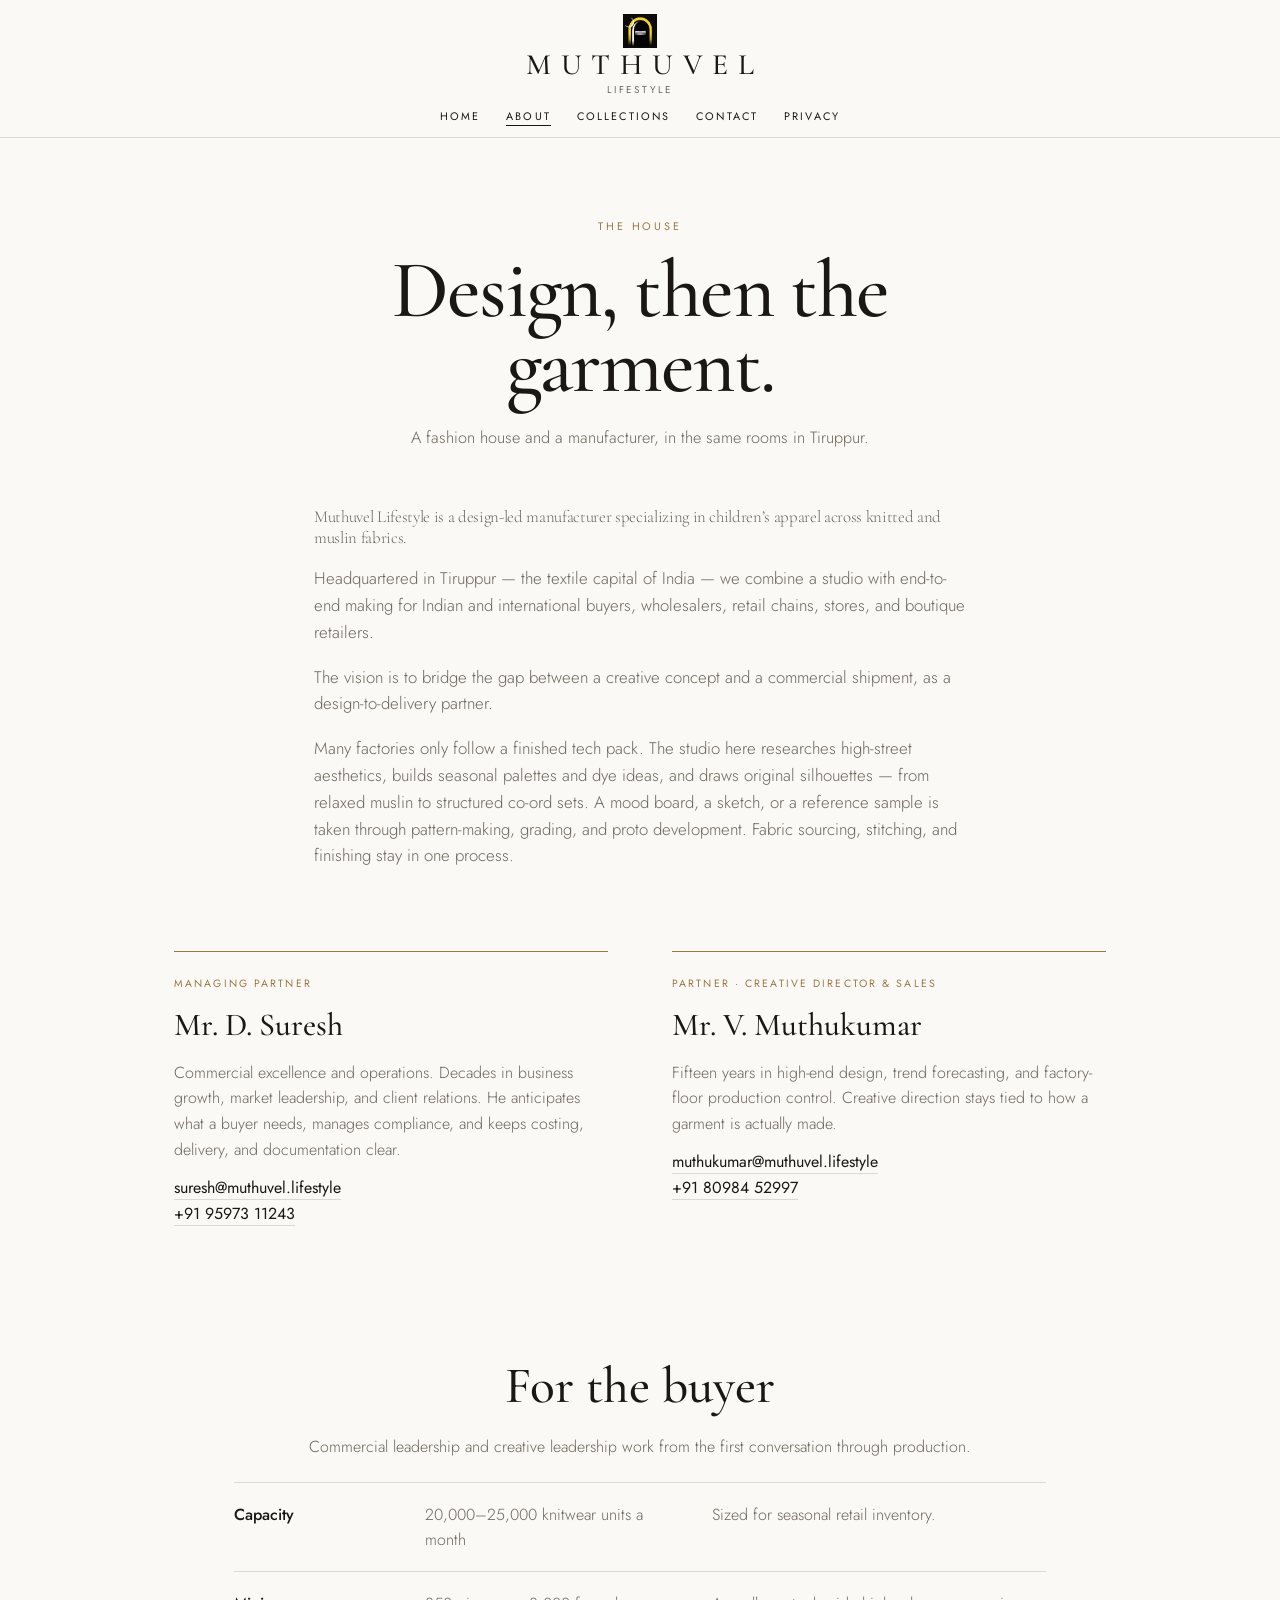
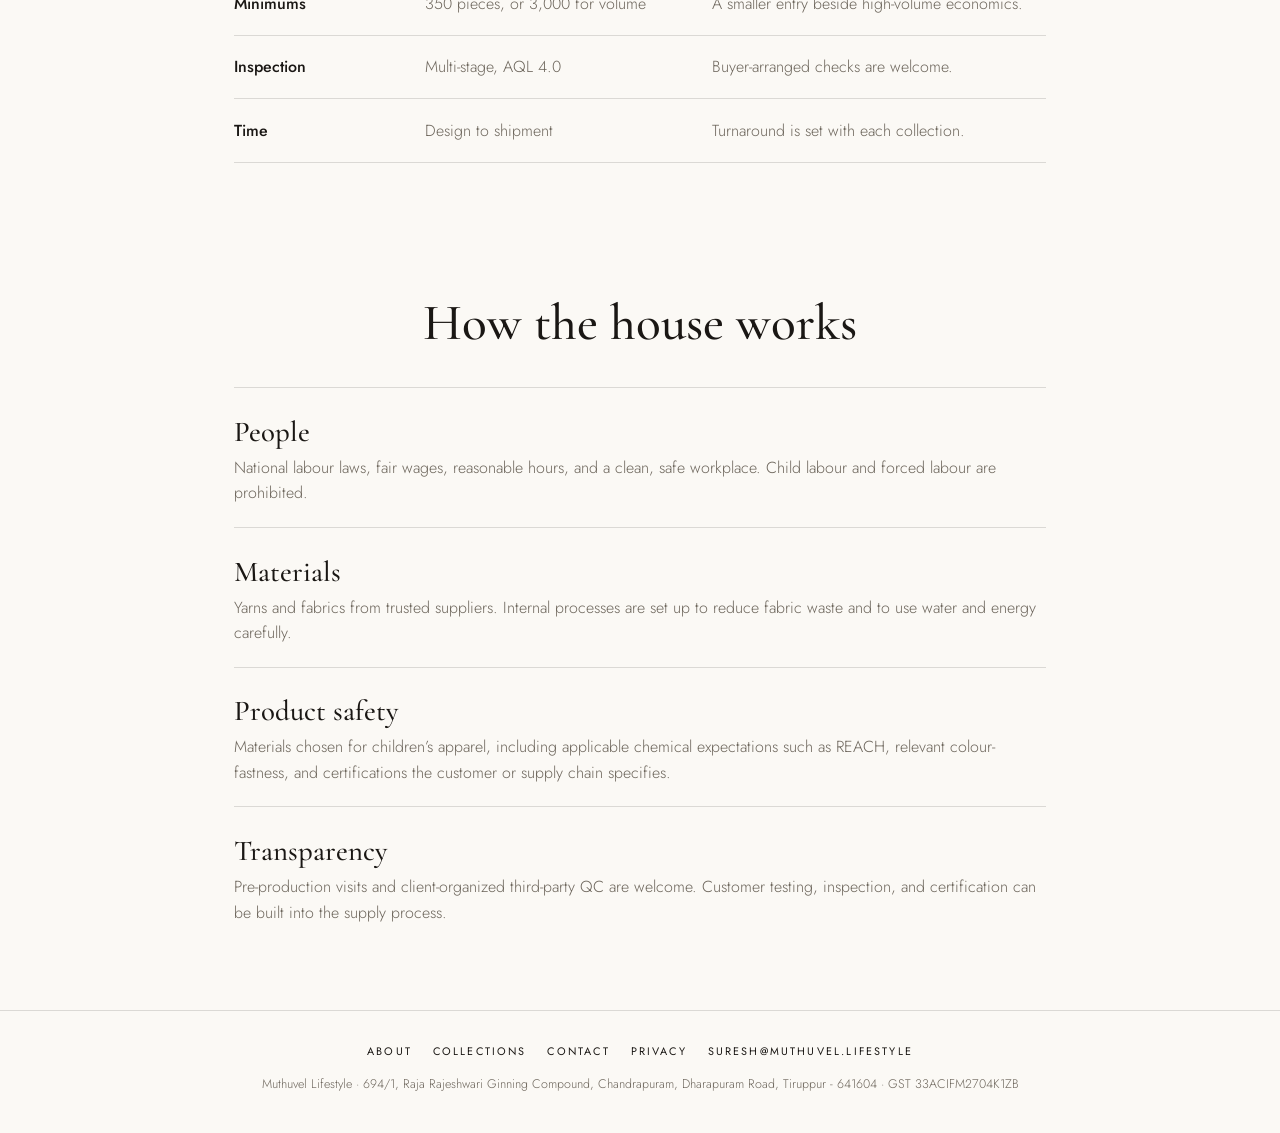
==== about.html @ 014ad710 "Website Creation Stage 1" ====
<!DOCTYPE html>
<html lang="en">
<head>
  <meta charset="UTF-8">
  <meta name="viewport" content="width=device-width, initial-scale=1.0">
  <meta name="description" content="About Muthuvel Lifestyle — a Tiruppur children’s apparel house led by D. Suresh and V. Muthukumar.">
  <title>About | Muthuvel Lifestyle</title>
  <link rel="icon" href="assets/images/logo.jpeg">
  <link rel="preconnect" href="https://fonts.googleapis.com">
  <link rel="preconnect" href="https://fonts.gstatic.com" crossorigin>
  <link href="https://fonts.googleapis.com/css2?family=Cormorant+Garamond:ital,wght@0,500;0,600;1,500&family=Jost:wght@300;400;500&display=swap" rel="stylesheet">
  <link rel="stylesheet" href="css/style.css">
</head>
<body>
  <header class="site-header">
    <button class="menu-toggle" aria-label="Open menu" aria-expanded="false">
      <span></span><span></span><span></span>
    </button>
    <a href="index.html" class="wordmark">
      <img class="logo-mark" src="assets/images/logo.jpeg" alt="">
      <span class="wordmark-name">Muthuvel</span>
      <span class="wordmark-sub">Lifestyle</span>
    </a>
    <nav class="nav-desktop" aria-label="Main navigation">
      <a href="index.html">Home</a>
      <a href="about.html" class="active">About</a>
      <a href="products.html">Collections</a>
      <a href="contact.html">Contact</a>
      <a href="privacy-policy.html">Privacy</a>
    </nav>
    <nav class="nav-mobile" aria-label="Mobile navigation">
      <a href="index.html">Home</a>
      <a href="about.html" class="active">About</a>
      <a href="products.html">Collections</a>
      <a href="contact.html">Contact</a>
      <a href="privacy-policy.html">Privacy</a>
    </nav>
  </header>

  <main>
    <section class="page-title">
      <span class="eyebrow">The house</span>
      <h1>Design, then the garment.</h1>
      <p>A fashion house and a manufacturer, in the same rooms in Tiruppur.</p>
    </section>

    <article class="essay">
      <p class="essay-lead">Muthuvel Lifestyle is a design-led manufacturer specializing in children’s apparel across knitted and muslin fabrics.</p>
      <p>Headquartered in Tiruppur — the textile capital of India — we combine a studio with end-to-end making for Indian and international buyers, wholesalers, retail chains, stores, and boutique retailers.</p>
      <p>The vision is to bridge the gap between a creative concept and a commercial shipment, as a design-to-delivery partner.</p>
      <p>Many factories only follow a finished tech pack. The studio here researches high-street aesthetics, builds seasonal palettes and dye ideas, and draws original silhouettes — from relaxed muslin to structured co-ord sets. A mood board, a sketch, or a reference sample is taken through pattern-making, grading, and proto development. Fabric sourcing, stitching, and finishing stay in one process.</p>
    </article>

    <section class="spread">
      <article>
        <span class="role">Managing Partner</span>
        <h3>Mr. D. Suresh</h3>
        <p class="note">Commercial excellence and operations. Decades in business growth, market leadership, and client relations. He anticipates what a buyer needs, manages compliance, and keeps costing, delivery, and documentation clear.</p>
        <p style="margin-top:0.8rem;"><a href="mailto:suresh@muthuvel.lifestyle">suresh@muthuvel.lifestyle</a><br><a href="tel:+919597311243">+91 95973 11243</a></p>
      </article>
      <article>
        <span class="role">Partner · Creative Director &amp; Sales</span>
        <h3>Mr. V. Muthukumar</h3>
        <p class="note">Fifteen years in high-end design, trend forecasting, and factory-floor production control. Creative direction stays tied to how a garment is actually made.</p>
        <p style="margin-top:0.8rem;"><a href="mailto:muthukumar@muthuvel.lifestyle">muthukumar@muthuvel.lifestyle</a><br><a href="tel:+918098452997">+91 80984 52997</a></p>
      </article>
    </section>

    <section>
      <div class="section-label">
        <h2>For the buyer</h2>
        <p>Commercial leadership and creative leadership work from the first conversation through production.</p>
      </div>
      <div class="lines">
        <div>
          <strong>Capacity</strong>
          <span>20,000–25,000 knitwear units a month</span>
          <span>Sized for seasonal retail inventory.</span>
        </div>
        <div>
          <strong>Minimums</strong>
          <span>350 pieces, or 3,000 for volume</span>
          <span>A smaller entry beside high-volume economics.</span>
        </div>
        <div>
          <strong>Inspection</strong>
          <span>Multi-stage, AQL 4.0</span>
          <span>Buyer-arranged checks are welcome.</span>
        </div>
        <div>
          <strong>Time</strong>
          <span>Design to shipment</span>
          <span>Turnaround is set with each collection.</span>
        </div>
      </div>
    </section>

    <section>
      <div class="section-label">
        <h2>How the house works</h2>
      </div>
      <div class="principles">
        <article>
          <h3>People</h3>
          <p class="note">National labour laws, fair wages, reasonable hours, and a clean, safe workplace. Child labour and forced labour are prohibited.</p>
        </article>
        <article>
          <h3>Materials</h3>
          <p class="note">Yarns and fabrics from trusted suppliers. Internal processes are set up to reduce fabric waste and to use water and energy carefully.</p>
        </article>
        <article>
          <h3>Product safety</h3>
          <p class="note">Materials chosen for children’s apparel, including applicable chemical expectations such as REACH, relevant colour-fastness, and certifications the customer or supply chain specifies.</p>
        </article>
        <article>
          <h3>Transparency</h3>
          <p class="note">Pre-production visits and client-organized third-party QC are welcome. Customer testing, inspection, and certification can be built into the supply process.</p>
        </article>
      </div>
    </section>
  </main>

  <footer class="site-footer">
    <nav class="footer-nav" aria-label="Footer">
      <a href="about.html">About</a>
      <a href="products.html">Collections</a>
      <a href="contact.html">Contact</a>
      <a href="privacy-policy.html">Privacy</a>
      <a href="mailto:suresh@muthuvel.lifestyle">suresh@muthuvel.lifestyle</a>
    </nav>
    <p>Muthuvel Lifestyle · 694/1, Raja Rajeshwari Ginning Compound, Chandrapuram, Dharapuram Road, Tiruppur - 641604 · GST 33ACIFM2704K1ZB</p>
  </footer>
  <script src="js/main.js"></script>
</body>
</html>
---- css/style.css ----
:root {
  --paper: #f4f0e8;
  --white: #fbf9f5;
  --ink: #1a1714;
  --muted: #6d665c;
  --line: rgba(26, 23, 20, 0.14);
  --gold: #9a7840;
  --serif: "Cormorant Garamond", "Times New Roman", serif;
  --sans: "Jost", system-ui, sans-serif;
}

*,
*::before,
*::after {
  box-sizing: border-box;
  margin: 0;
  padding: 0;
}

html {
  scroll-behavior: smooth;
}

body {
  font-family: var(--sans);
  background: var(--white);
  color: var(--ink);
  line-height: 1.6;
  font-weight: 400;
  -webkit-font-smoothing: antialiased;
}

img {
  max-width: 100%;
  height: auto;
  display: block;
}

a {
  color: inherit;
  text-decoration: none;
}

button,
input,
textarea,
select {
  font: inherit;
  color: inherit;
}

.site-header {
  position: sticky;
  top: 0;
  z-index: 40;
  background: rgba(251, 249, 245, 0.94);
  backdrop-filter: blur(12px);
  border-bottom: 1px solid var(--line);
  text-align: center;
  padding: 0.85rem 3rem 0.7rem;
}

.wordmark {
  display: inline-flex;
  flex-direction: column;
  align-items: center;
  gap: 0.15rem;
}

.logo-mark {
  width: 34px;
  height: 34px;
  object-fit: cover;
}

.wordmark-name {
  font-family: var(--serif);
  font-weight: 500;
  font-size: clamp(1.35rem, 2.4vw, 1.85rem);
  letter-spacing: 0.32em;
  text-transform: uppercase;
  line-height: 1;
  padding-left: 0.32em;
}

.wordmark-sub {
  font-size: 0.62rem;
  letter-spacing: 0.28em;
  text-transform: uppercase;
  color: var(--muted);
}

.nav-desktop {
  display: none;
  justify-content: center;
  gap: 1.6rem;
  margin-top: 0.65rem;
}

.nav-desktop a,
.nav-mobile a,
.collection-nav a,
.footer-nav a {
  font-size: 0.68rem;
  letter-spacing: 0.2em;
  text-transform: uppercase;
}

.nav-desktop a.active {
  box-shadow: inset 0 -1px 0 var(--ink);
}

.menu-toggle {
  position: absolute;
  left: 0.85rem;
  top: 1rem;
  width: 42px;
  height: 42px;
  border: 0;
  background: transparent;
  display: flex;
  flex-direction: column;
  justify-content: center;
  gap: 5px;
  cursor: pointer;
}

.menu-toggle span {
  display: block;
  width: 18px;
  height: 1px;
  background: var(--ink);
  margin: 0 auto;
}

.nav-mobile {
  display: none;
  flex-direction: column;
  gap: 0.85rem;
  padding: 0.4rem 0 0.8rem;
}

.nav-mobile.open {
  display: flex;
}

.nav-mobile a.active {
  color: var(--gold);
}

@media (min-width: 860px) {
  .nav-desktop {
    display: flex;
  }

  .menu-toggle,
  .nav-mobile {
    display: none !important;
  }
}

.campaign {
  background: var(--paper);
  display: flex;
  justify-content: center;
  padding: 2.25rem 1.25rem 0;
}

.campaign img {
  width: min(760px, 100%);
  box-shadow: 0 24px 60px rgba(26, 23, 20, 0.08);
}

.manifesto {
  max-width: 860px;
  margin: 0 auto;
  padding: 6.5rem 1.5rem 5rem;
  text-align: center;
}

.eyebrow {
  display: block;
  font-size: 0.68rem;
  letter-spacing: 0.26em;
  text-transform: uppercase;
  color: var(--gold);
  margin-bottom: 1.1rem;
}

.manifesto h1,
.page-title h1,
.chapter-copy h2,
.essay-lead,
.contact-panel h1,
.collection-title {
  font-family: var(--serif);
  font-weight: 500;
  letter-spacing: -0.02em;
}

.manifesto h1,
.page-title h1 {
  font-size: clamp(2.7rem, 6.4vw, 5.1rem);
  line-height: 0.92;
  margin-bottom: 1.4rem;
}

.manifesto p,
.page-title p {
  max-width: 38rem;
  margin: 0 auto;
  color: var(--muted);
  font-size: 1.02rem;
  font-weight: 300;
}

.pills {
  display: flex;
  flex-wrap: wrap;
  justify-content: center;
  gap: 0.7rem 1.2rem;
  margin-top: 1.8rem;
  font-size: 0.68rem;
  letter-spacing: 0.18em;
  text-transform: uppercase;
  color: var(--muted);
}

.chapter {
  display: grid;
  background: var(--paper);
}

.chapter-media img {
  width: 100%;
  height: 78vw;
  max-height: 820px;
  object-fit: cover;
}

.chapter-copy {
  display: flex;
  flex-direction: column;
  justify-content: center;
  padding: 3.2rem 1.6rem;
  background: var(--white);
}

.chapter-copy h2 {
  font-size: clamp(3rem, 6vw, 4.6rem);
  line-height: 0.9;
  margin: 0.35rem 0 1rem;
}

.chapter-copy p {
  max-width: 28rem;
  color: var(--muted);
  font-weight: 300;
  margin-bottom: 1.4rem;
}

.text-link {
  font-size: 0.7rem;
  letter-spacing: 0.22em;
  text-transform: uppercase;
  border-bottom: 1px solid var(--ink);
  align-self: flex-start;
  padding-bottom: 0.15rem;
}

@media (min-width: 960px) {
  .chapter {
    grid-template-columns: 1.15fr 0.85fr;
    min-height: 88vh;
  }

  .chapter.reverse {
    grid-template-columns: 0.85fr 1.15fr;
  }

  .chapter.reverse .chapter-copy {
    order: -1;
  }

  .chapter-media img {
    height: 100%;
    min-height: 88vh;
    max-height: none;
  }

  .chapter-copy {
    padding: 4rem 4.5rem;
  }
}

.section-label {
  text-align: center;
  padding: 4.5rem 1.25rem 1.4rem;
}

.section-label h2 {
  font-family: var(--serif);
  font-weight: 500;
  font-size: clamp(2.2rem, 4vw, 3.2rem);
}

.section-label p {
  color: var(--muted);
  font-weight: 300;
  margin-top: 0.4rem;
}

.film {
  display: flex;
  gap: 0.8rem;
  overflow-x: auto;
  padding: 0 1.25rem 3rem;
  scroll-snap-type: x mandatory;
}

.film figure {
  flex: 0 0 auto;
  scroll-snap-align: start;
  width: min(280px, 72vw);
}

.film img {
  width: 100%;
  height: 380px;
  object-fit: cover;
}

.film figcaption,
.look figcaption {
  margin-top: 0.55rem;
  font-size: 0.66rem;
  letter-spacing: 0.16em;
  text-transform: uppercase;
  color: var(--muted);
}

.spec-bar {
  display: grid;
  grid-template-columns: 1fr 1fr;
  gap: 1.2rem 1rem;
  margin: 1rem 1.25rem 0;
  padding: 1.4rem 0;
  border-top: 1px solid var(--line);
  border-bottom: 1px solid var(--line);
}

.spec-bar div {
  font-size: 0.68rem;
  letter-spacing: 0.14em;
  text-transform: uppercase;
}

.spec-bar strong {
  display: block;
  font-family: var(--serif);
  font-size: 1.45rem;
  font-weight: 500;
  letter-spacing: 0;
  text-transform: none;
  margin-bottom: 0.15rem;
}

@media (min-width: 800px) {
  .spec-bar {
    grid-template-columns: repeat(4, 1fr);
    margin: 0 auto;
    max-width: 1100px;
    padding: 1.6rem 1.25rem;
  }
}

.close {
  text-align: center;
  padding: 6rem 1.5rem 5rem;
}

.close h2 {
  font-family: var(--serif);
  font-weight: 500;
  font-size: clamp(2.6rem, 5vw, 4.2rem);
  line-height: 0.95;
  margin-bottom: 1rem;
}

.close p {
  color: var(--muted);
  font-weight: 300;
  max-width: 32rem;
  margin: 0 auto 1.6rem;
}

.page-title {
  text-align: center;
  padding: 5rem 1.5rem 2.5rem;
  max-width: 760px;
  margin: 0 auto;
}

.collection-nav {
  position: sticky;
  top: 104px;
  z-index: 20;
  display: flex;
  justify-content: center;
  flex-wrap: wrap;
  gap: 0.8rem 1.5rem;
  padding: 0.85rem 1rem;
  background: rgba(251, 249, 245, 0.94);
  border-bottom: 1px solid var(--line);
}

@media (min-width: 860px) {
  .collection-nav {
    top: 138px;
  }
}

.collection {
  max-width: 1180px;
  margin: 0 auto;
  padding: 4.5rem 1.25rem 1rem;
}

.collection-title {
  font-size: clamp(3rem, 7vw, 5.5rem);
  line-height: 0.88;
  margin-bottom: 0.6rem;
}

.collection-intro {
  max-width: 36rem;
  color: var(--muted);
  font-weight: 300;
  margin-bottom: 2rem;
}

.look {
  display: grid;
  gap: 2.5rem 1.25rem;
}

@media (min-width: 720px) {
  .look {
    grid-template-columns: 1fr 1fr;
  }

  .look figure:nth-child(3n) {
    grid-column: 1 / -1;
  }

  .look figure:nth-child(3n) img {
    max-height: 78vh;
    width: 100%;
    object-fit: cover;
  }
}

.look img {
  width: 100%;
  aspect-ratio: 4 / 5;
  object-fit: cover;
}

.fabric {
  max-width: 980px;
  margin: 0 auto;
  padding: 4rem 1.5rem 2rem;
  display: grid;
  gap: 2.5rem;
}

@media (min-width: 800px) {
  .fabric {
    grid-template-columns: 1fr 1fr;
    gap: 4rem;
  }
}

.fabric h3 {
  font-family: var(--serif);
  font-size: 2.2rem;
  font-weight: 500;
  margin: 0.3rem 0 0.6rem;
}

.fabric p,
.essay p,
.note {
  color: var(--muted);
  font-weight: 300;
}

.essay {
  max-width: 700px;
  margin: 0 auto;
  padding: 1rem 1.5rem 3rem;
}

.essay-lead {
  font-size: clamp(1.8rem, 3.4vw, 2.5rem);
  line-height: 1.2;
  color: var(--ink);
  margin-bottom: 1.4rem;
}

.essay p {
  font-size: 1.05rem;
  margin-bottom: 1.1rem;
}

.spread {
  max-width: 980px;
  margin: 0 auto;
  padding: 1rem 1.5rem 3rem;
  display: grid;
  gap: 2.5rem;
}

@media (min-width: 800px) {
  .spread {
    grid-template-columns: 1fr 1fr;
    gap: 4rem;
  }
}

.spread article {
  border-top: 1px solid var(--gold);
  padding-top: 1.1rem;
}

.spread h3,
.quiet-block h3 {
  font-family: var(--serif);
  font-weight: 500;
  font-size: 2rem;
  margin: 0.25rem 0 0.6rem;
}

.role,
.kicker {
  font-size: 0.66rem;
  letter-spacing: 0.2em;
  text-transform: uppercase;
  color: var(--gold);
}

.spread a,
.quiet-block a,
.policy a {
  border-bottom: 1px solid var(--line);
}

.lines {
  max-width: 860px;
  margin: 0 auto;
  padding: 0 1.5rem 3rem;
}

.lines div {
  display: grid;
  gap: 0.25rem;
  padding: 1.15rem 0;
  border-top: 1px solid var(--line);
}

.lines div:last-child {
  border-bottom: 1px solid var(--line);
}

@media (min-width: 720px) {
  .lines div {
    grid-template-columns: 0.7fr 1.1fr 1.4fr;
    gap: 1.5rem;
    align-items: baseline;
  }
}

.lines strong {
  font-weight: 500;
}

.lines span {
  color: var(--muted);
  font-weight: 300;
}

.principles {
  max-width: 860px;
  margin: 0 auto;
  padding: 0 1.5rem 4rem;
}

.principles article {
  padding: 1.3rem 0;
  border-top: 1px solid var(--line);
}

.principles h3 {
  font-family: var(--serif);
  font-size: 1.8rem;
  font-weight: 500;
}

.contact-split {
  display: grid;
  min-height: calc(100vh - 120px);
}

.contact-panel {
  background: var(--ink);
  color: var(--paper);
  padding: 3.5rem 1.6rem;
  display: flex;
  flex-direction: column;
  justify-content: flex-end;
  gap: 1.4rem;
}

.contact-panel h1 {
  font-size: clamp(3rem, 6vw, 4.8rem);
  line-height: 0.9;
}

.contact-panel p,
.contact-panel a {
  color: rgba(244, 240, 232, 0.82);
  font-weight: 300;
}

.contact-panel .person {
  margin-top: 0.8rem;
}

.contact-panel .person strong {
  display: block;
  font-weight: 500;
  color: var(--white);
}

.contact-form-wrap {
  padding: 3rem 1.4rem 4rem;
  background: var(--white);
}

@media (min-width: 960px) {
  .contact-split {
    grid-template-columns: 0.9fr 1.1fr;
  }

  .contact-panel,
  .contact-form-wrap {
    padding: 4.5rem;
  }
}

.ways {
  display: grid;
  gap: 1.2rem;
  margin-bottom: 2.2rem;
}

@media (min-width: 700px) {
  .ways {
    grid-template-columns: repeat(3, 1fr);
  }
}

.ways h3 {
  font-family: var(--serif);
  font-size: 1.45rem;
  font-weight: 500;
  margin: 0.2rem 0;
}

.ways p {
  color: var(--muted);
  font-weight: 300;
  font-size: 0.92rem;
}

.form-group {
  margin-bottom: 1.15rem;
}

.form-group label {
  display: block;
  font-size: 0.66rem;
  letter-spacing: 0.18em;
  text-transform: uppercase;
  margin-bottom: 0.3rem;
}

.form-group input,
.form-group textarea,
.form-group select {
  width: 100%;
  background: transparent;
  border: 0;
  border-bottom: 1px solid var(--line);
  border-radius: 0;
  padding: 0.65rem 0;
  outline: none;
}

.form-group textarea {
  min-height: 110px;
  resize: vertical;
}

.form-group input:focus,
.form-group textarea:focus,
.form-group select:focus {
  border-bottom-color: var(--ink);
}

.form-honeypot {
  position: absolute;
  left: -9999px;
}

.btn {
  appearance: none;
  border: 1px solid var(--ink);
  background: var(--ink);
  color: var(--white);
  padding: 0.9rem 1.5rem;
  letter-spacing: 0.18em;
  text-transform: uppercase;
  font-size: 0.68rem;
  cursor: pointer;
}

.btn:hover {
  background: transparent;
  color: var(--ink);
}

.btn-light {
  display: inline-block;
  border: 1px solid var(--paper);
  color: var(--paper);
  padding: 0.85rem 1.3rem;
  letter-spacing: 0.18em;
  text-transform: uppercase;
  font-size: 0.68rem;
}

.btn-light:hover {
  background: var(--paper);
  color: var(--ink);
}

.form-note,
.policy-updated {
  margin-top: 0.9rem;
  font-size: 0.85rem;
  color: var(--muted);
  font-weight: 300;
}

.form-status {
  padding: 0.9rem 0;
  margin-bottom: 0.8rem;
}

.form-status--success {
  color: #24532a;
}

.form-status--error {
  color: #8a2f2f;
}

.contact-form-submit:disabled {
  opacity: 0.6;
  cursor: wait;
}

.policy {
  max-width: 700px;
  margin: 0 auto;
  padding: 0 1.5rem 4rem;
}

.policy h2 {
  font-family: var(--serif);
  font-weight: 500;
  font-size: 2rem;
  margin: 2rem 0 0.5rem;
}

.policy p,
.policy li {
  color: var(--muted);
  font-weight: 300;
  margin-bottom: 0.75rem;
}

.policy ul {
  padding-left: 1.1rem;
  margin-bottom: 0.8rem;
}

.policy ul ul {
  margin: 0.35rem 0 0.2rem;
}

.policy strong {
  color: var(--ink);
  font-weight: 500;
}

.site-footer {
  border-top: 1px solid var(--line);
  padding: 2rem 1.25rem 2.4rem;
  text-align: center;
}

.footer-nav {
  display: flex;
  flex-wrap: wrap;
  justify-content: center;
  gap: 0.7rem 1.3rem;
  margin-bottom: 0.9rem;
}

.site-footer p {
  color: var(--muted);
  font-size: 0.78rem;
  font-weight: 300;
}

.center-note {
  text-align: center;
  color: var(--muted);
  font-weight: 300;
  padding: 0 1.5rem 3rem;
}
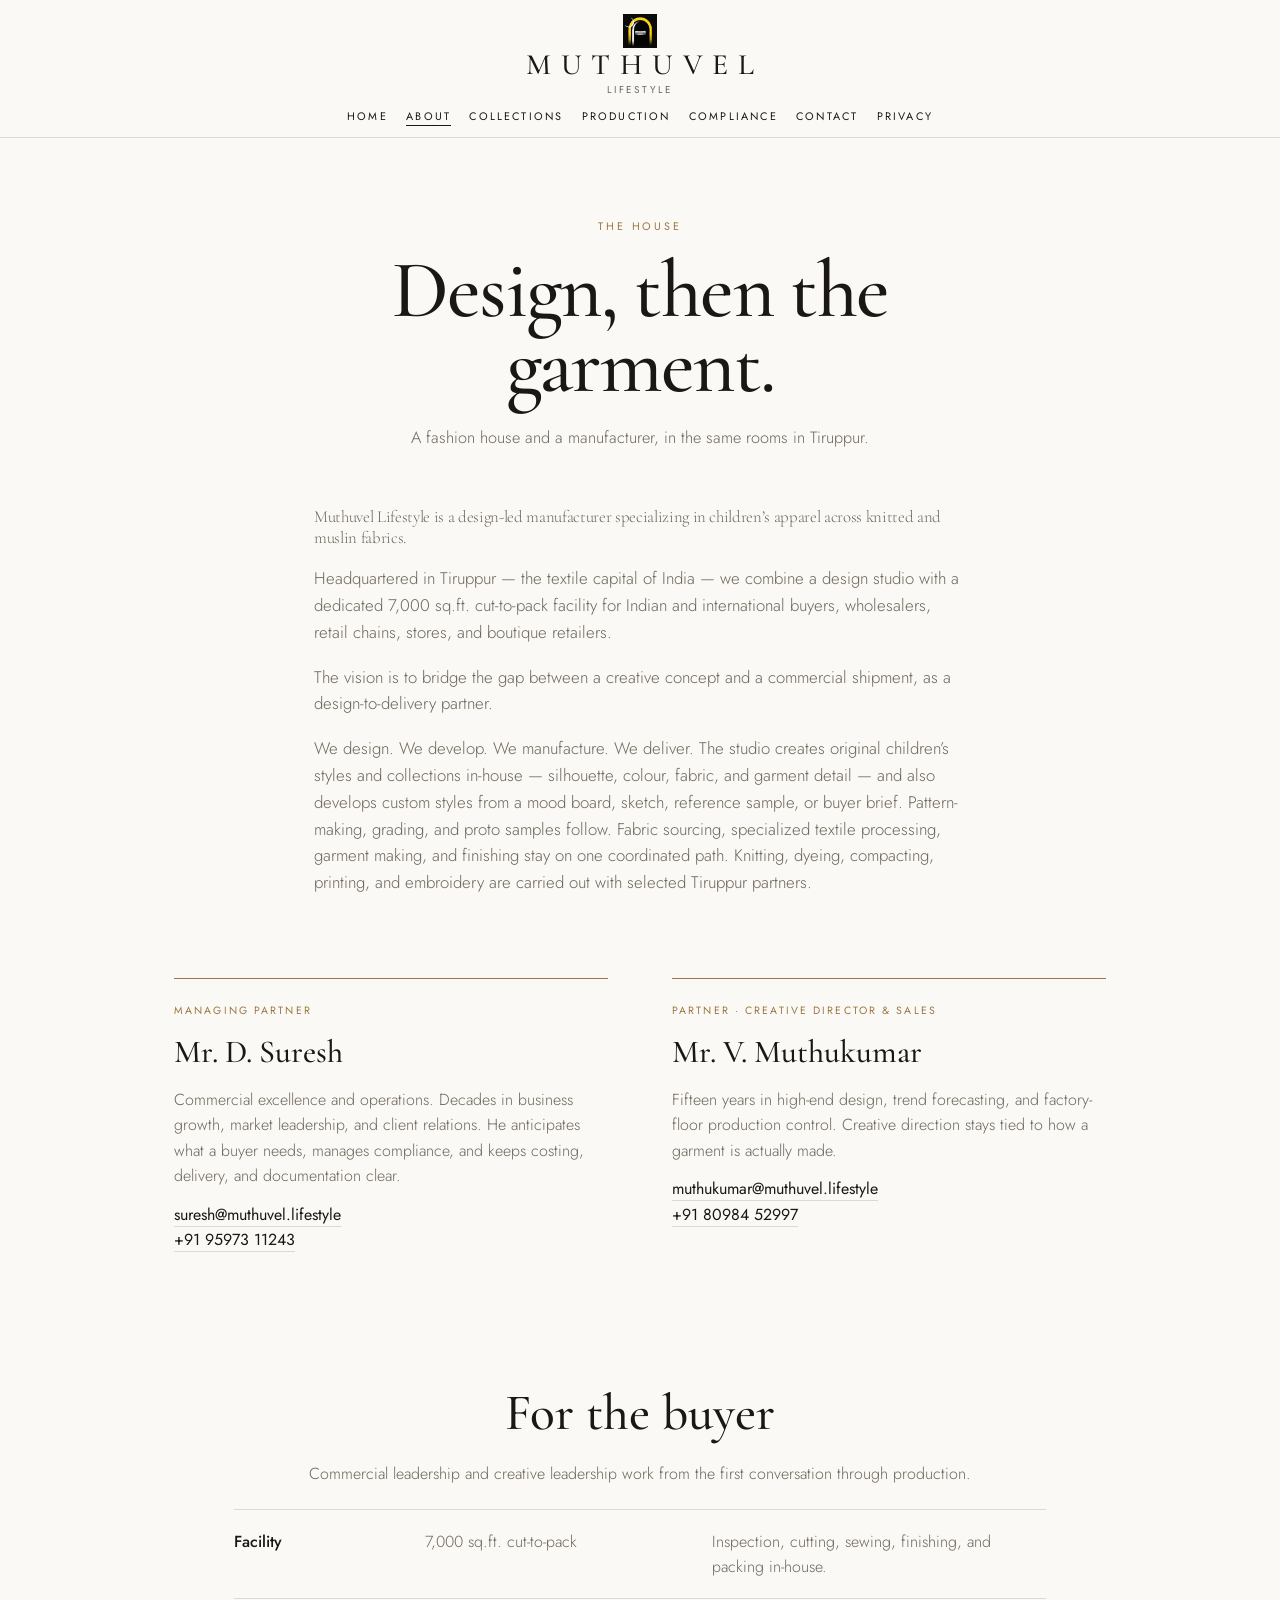
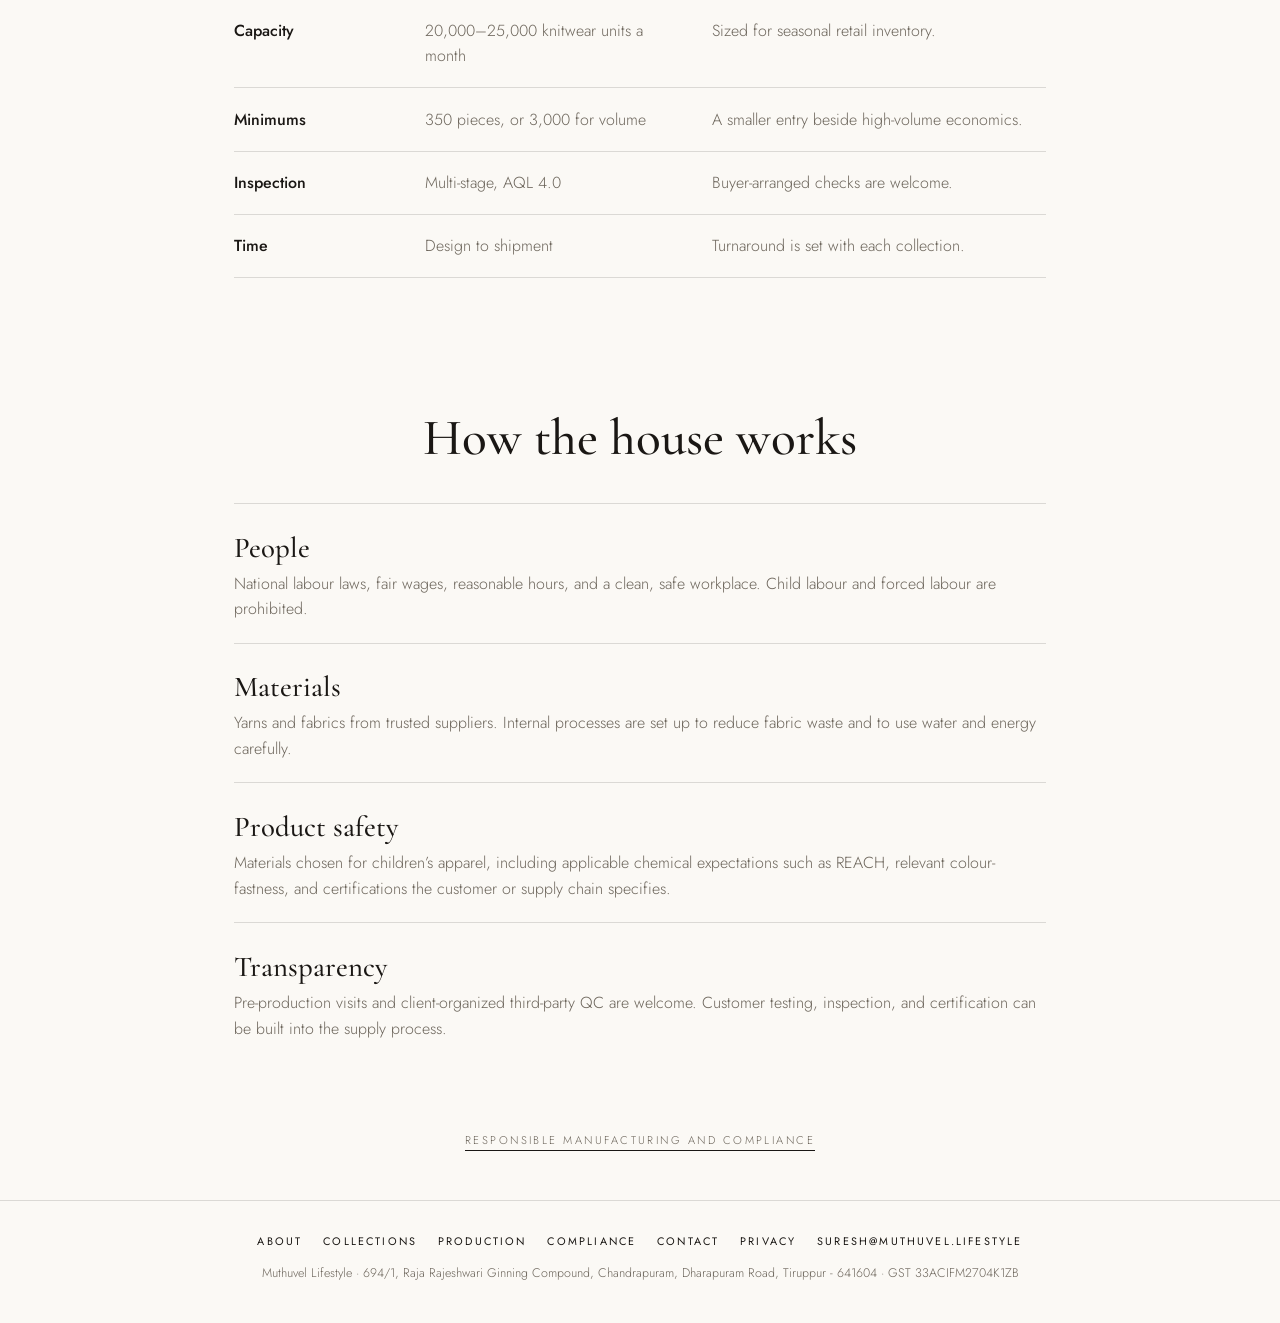
==== commit 3d06c431: "Publish production and compliance pages so the site can go live. Co-authored-by: Cursor <cursoragent" ====
--- a/about.html
+++ b/about.html
@@ -25,6 +25,8 @@
       <a href="index.html">Home</a>
       <a href="about.html" class="active">About</a>
       <a href="products.html">Collections</a>
+      <a href="production.html">Production</a>
+      <a href="compliance.html">Compliance</a>
       <a href="contact.html">Contact</a>
       <a href="privacy-policy.html">Privacy</a>
     </nav>
@@ -32,6 +34,8 @@
       <a href="index.html">Home</a>
       <a href="about.html" class="active">About</a>
       <a href="products.html">Collections</a>
+      <a href="production.html">Production</a>
+      <a href="compliance.html">Compliance</a>
       <a href="contact.html">Contact</a>
       <a href="privacy-policy.html">Privacy</a>
     </nav>
@@ -46,9 +50,9 @@
 
     <article class="essay">
       <p class="essay-lead">Muthuvel Lifestyle is a design-led manufacturer specializing in children’s apparel across knitted and muslin fabrics.</p>
-      <p>Headquartered in Tiruppur — the textile capital of India — we combine a studio with end-to-end making for Indian and international buyers, wholesalers, retail chains, stores, and boutique retailers.</p>
+      <p>Headquartered in Tiruppur — the textile capital of India — we combine a design studio with a dedicated 7,000 sq.ft. cut-to-pack facility for Indian and international buyers, wholesalers, retail chains, stores, and boutique retailers.</p>
       <p>The vision is to bridge the gap between a creative concept and a commercial shipment, as a design-to-delivery partner.</p>
-      <p>Many factories only follow a finished tech pack. The studio here researches high-street aesthetics, builds seasonal palettes and dye ideas, and draws original silhouettes — from relaxed muslin to structured co-ord sets. A mood board, a sketch, or a reference sample is taken through pattern-making, grading, and proto development. Fabric sourcing, stitching, and finishing stay in one process.</p>
+      <p>We design. We develop. We manufacture. We deliver. The studio creates original children’s styles and collections in-house — silhouette, colour, fabric, and garment detail — and also develops custom styles from a mood board, sketch, reference sample, or buyer brief. Pattern-making, grading, and proto samples follow. Fabric sourcing, specialized textile processing, garment making, and finishing stay on one coordinated path. Knitting, dyeing, compacting, printing, and embroidery are carried out with selected Tiruppur partners.</p>
     </article>
 
     <section class="spread">
@@ -72,6 +76,11 @@
         <p>Commercial leadership and creative leadership work from the first conversation through production.</p>
       </div>
       <div class="lines">
+        <div>
+          <strong>Facility</strong>
+          <span>7,000 sq.ft. cut-to-pack</span>
+          <span>Inspection, cutting, sewing, finishing, and packing in-house.</span>
+        </div>
         <div>
           <strong>Capacity</strong>
           <span>20,000–25,000 knitwear units a month</span>
@@ -117,6 +126,7 @@
           <p class="note">Pre-production visits and client-organized third-party QC are welcome. Customer testing, inspection, and certification can be built into the supply process.</p>
         </article>
       </div>
+      <p class="center-note"><a class="text-link" href="compliance.html">Responsible manufacturing and compliance</a></p>
     </section>
   </main>
 
@@ -124,6 +134,8 @@
     <nav class="footer-nav" aria-label="Footer">
       <a href="about.html">About</a>
       <a href="products.html">Collections</a>
+      <a href="production.html">Production</a>
+      <a href="compliance.html">Compliance</a>
       <a href="contact.html">Contact</a>
       <a href="privacy-policy.html">Privacy</a>
       <a href="mailto:suresh@muthuvel.lifestyle">suresh@muthuvel.lifestyle</a>
--- a/css/style.css
+++ b/css/style.css
@@ -93,7 +93,7 @@
 .nav-desktop {
   display: none;
   justify-content: center;
-  gap: 1.6rem;
+  gap: 1.15rem;
   margin-top: 0.65rem;
 }
 
@@ -171,6 +171,10 @@
   box-shadow: 0 24px 60px rgba(26, 23, 20, 0.08);
 }
 
+.poster img {
+  width: min(980px, 100%);
+}
+
 .manifesto {
   max-width: 860px;
   margin: 0 auto;
@@ -367,9 +371,9 @@
 
 @media (min-width: 800px) {
   .spec-bar {
-    grid-template-columns: repeat(4, 1fr);
+    grid-template-columns: repeat(5, 1fr);
     margin: 0 auto;
-    max-width: 1100px;
+    max-width: 1180px;
     padding: 1.6rem 1.25rem;
   }
 }
